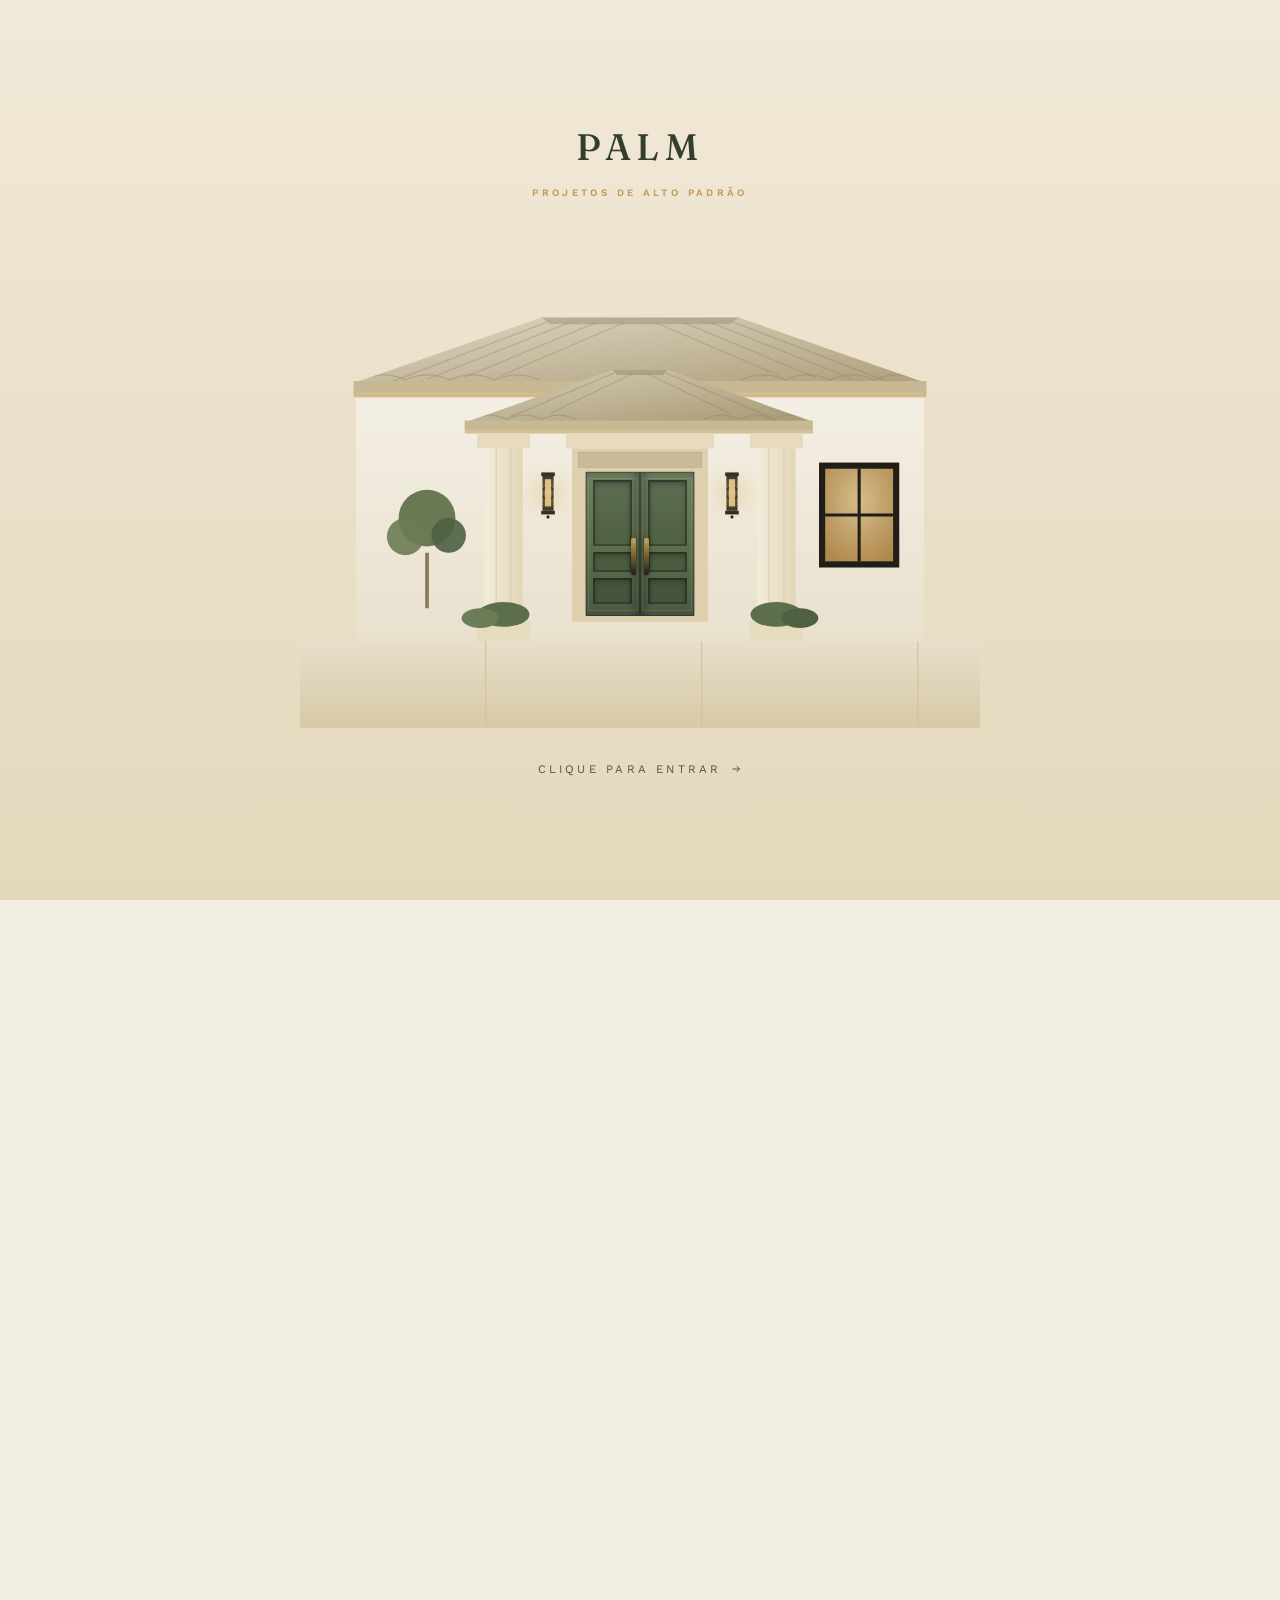
==== index.html @ 5e7a172e "Add files via upload" ====
<!DOCTYPE html>
<html lang="pt-BR">
<head>
<meta charset="UTF-8">
<meta name="viewport" content="width=device-width, initial-scale=1.0">
<title>PALM — Projetos de Alto Padrão</title>
<meta name="description" content="PALM Projetos de Alto Padrão — escritório de arquitetura e projetos.">
<link rel="preconnect" href="https://fonts.googleapis.com">
<link rel="preconnect" href="https://fonts.gstatic.com" crossorigin>
<link href="https://fonts.googleapis.com/css2?family=Fraunces:ital,opsz,wght@0,9..144,300;0,9..144,400;0,9..144,500;0,9..144,600;1,9..144,400;1,9..144,500&family=Work+Sans:wght@300;400;500;600&display=swap" rel="stylesheet">
<link rel="stylesheet" href="css/style.css">
</head>
<body class="locked">

  <!-- =========================================================
       PORTA — TELA INICIAL / ANIMAÇÃO DE ABERTURA
       ========================================================= -->
  <div id="door-hero">
    <div class="brand-mark">PALM<span>Projetos de Alto Padrão</span></div>

    <div class="facade-wrap" id="door-frame">
      <!-- Ilustração da fachada, em tela cheia, com base nos 4 ângulos de referência enviados -->
      <svg viewBox="0 90 1600 810" preserveAspectRatio="xMidYMax slice" xmlns="http://www.w3.org/2000/svg">
        <defs>
          <linearGradient id="ceu" x1="0" y1="0" x2="0" y2="1">
            <stop offset="0" stop-color="#F1E7D2"/>
            <stop offset="1" stop-color="#E6D8B9"/>
          </linearGradient>
          <linearGradient id="telhado" x1="0" y1="0" x2="1" y2="1">
            <stop offset="0" stop-color="#DED6C2"/>
            <stop offset="1" stop-color="#AFA07E"/>
          </linearGradient>
          <linearGradient id="telhadoPorch" x1="0" y1="0" x2="1" y2="1">
            <stop offset="0" stop-color="#D6CDB6"/>
            <stop offset="1" stop-color="#A79974"/>
          </linearGradient>
          <linearGradient id="parede" x1="0" y1="0" x2="0" y2="1">
            <stop offset="0" stop-color="#F4EFE4"/>
            <stop offset="1" stop-color="#E9E1CE"/>
          </linearGradient>
          <radialGradient id="vidro" cx="50%" cy="35%" r="75%">
            <stop offset="0" stop-color="#F6D9A0"/>
            <stop offset="1" stop-color="#C79A55"/>
          </radialGradient>
          <linearGradient id="chao" x1="0" y1="0" x2="0" y2="1">
            <stop offset="0" stop-color="#E7DFCB"/>
            <stop offset="1" stop-color="#D7C9A6"/>
          </linearGradient>
          <linearGradient id="pilar" x1="0" y1="0" x2="1" y2="0">
            <stop offset="0" stop-color="#F2ECDA"/>
            <stop offset="1" stop-color="#E2D6B6"/>
          </linearGradient>
          <clipPath id="clipTelhado">
            <polygon points="340,340 640,235 960,235 1260,340"/>
          </clipPath>
          <clipPath id="clipTelhadoPorch">
            <polygon points="520,404 755,320 845,320 1080,404"/>
          </clipPath>
        </defs>
      
        <!-- ceu (sem retangulo de fundo — o fundo da secao ja tem o gradiente creme, a ilustracao flutua sobre ele) -->
        <ellipse cx="150" cy="90" rx="70" ry="16" fill="#FBF4E4" opacity=".55"/>
        <ellipse cx="1430" cy="70" rx="80" ry="18" fill="#FBF4E4" opacity=".6"/>
      
        <!-- sebes discretas nas laterais -->
        <ellipse cx="55" cy="738" rx="55" ry="22" fill="#5C6E4C" opacity=".8"/>
        <ellipse cx="1545" cy="734" rx="58" ry="24" fill="#4F6142" opacity=".8"/>
      
        <!-- ===== telhado principal (hip roof) ===== -->
        <polygon points="340,340 640,235 960,235 1260,340" fill="url(#telhado)"/>
        <polygon points="640,235 960,235 946,246 654,246" fill="#8C7F62" opacity=".4"/>
        <g clip-path="url(#clipTelhado)">
          <g stroke="#8C7F62" stroke-width="2" opacity=".35">
            <line x1="400" y1="338" x2="648" y2="243"/>
            <line x1="455" y1="335" x2="686" y2="243"/>
            <line x1="515" y1="332" x2="730" y2="243"/>
            <line x1="575" y1="329" x2="775" y2="243"/>
            <line x1="1200" y1="338" x2="952" y2="243"/>
            <line x1="1145" y1="335" x2="914" y2="243"/>
            <line x1="1085" y1="332" x2="870" y2="243"/>
            <line x1="1025" y1="329" x2="825" y2="243"/>
          </g>
          <path d="M348,336 Q384,320 420,336 Q456,320 492,336 Q528,320 564,336 Q600,320 636,336"
                fill="none" stroke="#948763" stroke-width="2" opacity=".45"/>
          <path d="M1252,336 Q1216,320 1180,336 Q1144,320 1108,336 Q1072,320 1036,336 Q1000,320 964,336"
                fill="none" stroke="#948763" stroke-width="2" opacity=".45"/>
        </g>
        <rect x="336" y="338" width="928" height="20" fill="#C7B993"/>
        <rect x="336" y="358" width="928" height="6" fill="var(--dourado)" opacity=".55"/>
      
        <!-- corpo da fachada -->
        <rect x="340" y="366" width="920" height="394" fill="url(#parede)"/>
      
        <!-- ===== telhado do alpendre (sobre a porta, mais baixo, acompanhando os pilares) ===== -->
        <polygon points="520,404 755,320 845,320 1080,404" fill="url(#telhadoPorch)"/>
        <polygon points="755,320 845,320 837,328 763,328" fill="#8C7F62" opacity=".45"/>
        <g clip-path="url(#clipTelhadoPorch)">
          <g stroke="#8C7F62" stroke-width="2" opacity=".35">
            <line x1="590" y1="396" x2="758" y2="325"/>
            <line x1="655" y1="390" x2="790" y2="325"/>
            <line x1="1010" y1="396" x2="842" y2="325"/>
            <line x1="945" y1="390" x2="810" y2="325"/>
          </g>
          <path d="M528,400 Q556,386 584,400 Q612,386 640,400 Q668,386 696,400"
                fill="none" stroke="#948763" stroke-width="2" opacity=".45"/>
          <path d="M1072,400 Q1044,386 1016,400 Q988,386 960,400 Q932,386 904,400"
                fill="none" stroke="#948763" stroke-width="2" opacity=".45"/>
        </g>
        <rect x="516" y="402" width="564" height="16" fill="#C7B993"/>
        <rect x="516" y="418" width="564" height="5" fill="var(--dourado)" opacity=".55"/>
      
        <!-- ===== pilares que ladeiam a porta (mais afastados, com vao livre para as luminarias) ===== -->
        <!-- pilar esquerdo -->
        <rect x="536" y="423" width="86" height="24" fill="#E7DBBE"/>
        <rect x="548" y="447" width="62" height="281" fill="url(#pilar)"/>
        <g stroke="#DCCFAF" stroke-width="2">
          <line x1="567" y1="447" x2="567" y2="728"/>
          <line x1="591" y1="447" x2="591" y2="728"/>
        </g>
        <rect x="536" y="728" width="86" height="32" fill="#E7DBBE"/>
      
        <!-- pilar direito -->
        <rect x="978" y="423" width="86" height="24" fill="#E7DBBE"/>
        <rect x="990" y="447" width="62" height="281" fill="url(#pilar)"/>
        <g stroke="#DCCFAF" stroke-width="2">
          <line x1="1009" y1="447" x2="1009" y2="728"/>
          <line x1="1033" y1="447" x2="1033" y2="728"/>
        </g>
        <rect x="978" y="728" width="86" height="32" fill="#E7DBBE"/>
      
        <!-- janela, na parede a direita do pilar direito -->
        <rect x="1090" y="470" width="130" height="170" fill="#211E17"/>
        <rect x="1100" y="480" width="110" height="150" fill="url(#vidro)" opacity=".85"/>
        <g stroke="#211E17" stroke-width="5">
          <line x1="1155" y1="480" x2="1155" y2="630"/>
          <line x1="1100" y1="555" x2="1210" y2="555"/>
        </g>
      
        <!-- moldura / arquitrave da porta -->
        <rect x="680" y="423" width="240" height="24" rx="2" fill="#E7DBBE"/>
        <rect x="690" y="447" width="220" height="281" fill="#DED0AE"/>

        <!-- bandeira fixa acima das folhas, como na foto real -->
        <rect x="700" y="453" width="200" height="26" fill="#C9BB98" stroke="#00000022" stroke-width="1"/>
        <rect x="700" y="479" width="200" height="6" fill="#DED0AE"/>
      
        <!-- vão da porta (sombra do interior, aparece quando as folhas abrem) -->
        <rect id="vao-porta" x="712" y="485" width="176" height="233" fill="var(--verde-sombra)"/>
      
        <!-- luminarias (arandelas pretas com vidro ambar), na parede ao lado da porta -->
        <g>
          <rect x="640" y="486" width="22" height="6" fill="#1E1C17"/>
          <rect id="lanterna-esq" x="642" y="490" width="18" height="58" rx="1" fill="#1E1C17"/>
          <rect x="646" y="497" width="10" height="44" fill="#EFCB8C" opacity=".9"/>
          <rect x="640" y="548" width="22" height="6" fill="#1E1C17"/>
          <circle cx="651" cy="558" r="2.5" fill="#1E1C17"/>
        </g>
        <g>
          <rect x="938" y="486" width="22" height="6" fill="#1E1C17"/>
          <rect id="lanterna-dir" x="940" y="490" width="18" height="58" rx="1" fill="#1E1C17"/>
          <rect x="944" y="497" width="10" height="44" fill="#EFCB8C" opacity=".9"/>
          <rect x="938" y="548" width="22" height="6" fill="#1E1C17"/>
          <circle cx="949" cy="558" r="2.5" fill="#1E1C17"/>
        </g>
      
        <!-- arvore junto ao canto esquerdo -->
        <rect x="452" y="616" width="6" height="90" fill="#8A7A5C"/>
        <circle cx="455" cy="560" r="46" fill="#5E7049" opacity=".92"/>
        <circle cx="420" cy="590" r="30" fill="#6C7C56" opacity=".9"/>
        <circle cx="490" cy="588" r="28" fill="#4F6142" opacity=".9"/>
      
        <!-- arbustos na base dos pilares -->
        <ellipse cx="579" cy="716" rx="42" ry="20" fill="#5C6E4C"/>
        <ellipse cx="541" cy="722" rx="30" ry="16" fill="#6C7C56"/>
        <ellipse cx="1021" cy="716" rx="42" ry="20" fill="#5C6E4C"/>
        <ellipse cx="1059" cy="722" rx="30" ry="16" fill="#4F6142"/>
      
        <!-- chao / calcada -->
        <rect x="0" y="760" width="1600" height="140" fill="url(#chao)"/>
        <g stroke="#D2C4A0" stroke-width="2">
          <line x1="200" y1="760" x2="200" y2="900"/>
          <line x1="550" y1="760" x2="550" y2="900"/>
          <line x1="900" y1="760" x2="900" y2="900"/>
          <line x1="1250" y1="760" x2="1250" y2="900"/>
        </g>
      </svg>

      <!-- porta ilustrada: overlay HTML posicionado sobre o vão desenhado acima, com painéis
           proporcionais à porta real (painel superior maior + inferior menor, puxadores em barra) -->
      <div class="door-leaf-wrap" id="door-leaf-wrap">
        <div class="door-leaf left">
          <div class="painel p1"></div>
          <div class="painel p2"></div>
          <div class="painel p3"></div>
          <div class="macaneta"></div>
        </div>
        <div class="door-leaf right">
          <div class="painel p1"></div>
          <div class="painel p2"></div>
          <div class="painel p3"></div>
          <div class="macaneta"></div>
        </div>
      </div>
      <div class="sconce-glow l"></div>
      <div class="sconce-glow r"></div>
    </div>

    <button class="door-cta" id="door-cta">
      Clique para entrar
      <svg viewBox="0 0 24 24" fill="none" stroke="currentColor" stroke-width="2"><path d="M5 12h14M13 6l6 6-6 6"/></svg>
    </button>
  </div>

  <!-- =========================================================
       NAVEGAÇÃO
       ========================================================= -->
  <header class="site-nav">
    <div class="nav-inner">
      <a href="#topo" class="logo">PALIM<small>Projetos de Alto Padrão</small></a>
      <nav class="links" id="nav-links">
        <a href="#sobre">Sobre</a>
        <a href="#fundadores">Fundadores</a>
        <a href="#equipe">Equipe</a>
        <a href="#projetos">Projetos</a>
        <a href="#local">Localização</a>
        <a href="#contato">Contato</a>
        <a href="cartao.html" class="nav-cartao">Cartão digital</a>
      </nav>
      <button class="nav-toggle" id="nav-toggle" aria-label="Abrir menu"><span></span></button>
    </div>
  </header>

  <div id="topo"></div>

  <!-- =========================================================
       SOBRE
       ========================================================= -->
  <section id="sobre">
    <div class="container sobre-grid">
      <div class="reveal">
        <p class="eyebrow">Sobre o escritório</p>
        <h2>Projetos pensados<br>com calma e precisão.</h2>
      </div>
      <div class="reveal">
        <span class="field-tag">Campo de texto — Apresentação</span>
        <div class="placeholder-field">
          <b>[ Espaço reservado para a apresentação do escritório ]</b><br><br>
          Escreva aqui um texto contando a história da PALIM, os valores e o que diferencia os projetos —
          recomendamos entre <b>60 e 90 palavras</b>. Este espaço já está formatado e pronto para receber o texto final.
        </div>
      </div>
    </div>
  </section>

  <!-- =========================================================
       FUNDADORES (pai e filha)
       ========================================================= -->
  <section id="fundadores">
    <div class="container fundadores-grid">
      <div class="reveal">
        <img src="assets/fundadores.jpg" alt="Fundadores do escritório PALM">
      </div>
      <div class="reveal">
        <p class="eyebrow">Quem está à frente</p>
        <h2>Uma parceria de família.</h2>
        <div class="fundador-names">
          <div>
            <span class="fundador-nome">[ Nome do fundador ]</span>
            <span class="fundador-cargo">[ Cargo — ex. Diretor / Sócio-fundador ]</span>
          </div>
          <div>
            <span class="fundador-nome">[ Nome da fundadora ]</span>
            <span class="fundador-cargo">[ Cargo — ex. Diretora / Sócia-fundadora ]</span>
          </div>
        </div>
        <span class="field-tag">Campo de texto — Biografia</span>
        <div class="placeholder-field">
          <b>[ Espaço reservado para a biografia de pai e filha ]</b><br><br>
          Conte brevemente a trajetória de cada um, a relação entre eles e a visão que guia os projetos da PALM —
          sugerimos até <b>40 palavras</b> por pessoa.
        </div>
      </div>
    </div>
  </section>

  <!-- =========================================================
       EQUIPE
       ========================================================= -->
  <section id="equipe">
    <div class="container">
      <div class="reveal" style="max-width:640px; margin-bottom:2.6rem;">
        <p class="eyebrow">Nossa equipe</p>
        <h2>As pessoas por trás<br>de cada projeto.</h2>
      </div>
      <div class="reveal equipe-photo">
        <img src="assets/equipe.jpg" alt="Equipe do escritório PALM">
      </div>
      <div class="equipe-grid reveal">
        <div class="equipe-card">
          <span class="field-tag">Funcionária 1</span>
          <span class="nome-placeholder">[ Nome completo ]</span>
          <div class="placeholder-field">[ Cargo ] — breve descrição, até <b>15 palavras</b>.</div>
        </div>
        <div class="equipe-card">
          <span class="field-tag">Funcionária 2</span>
          <span class="nome-placeholder">[ Nome completo ]</span>
          <div class="placeholder-field">[ Cargo ] — breve descrição, até <b>15 palavras</b>.</div>
        </div>
        <div class="equipe-card">
          <span class="field-tag">Fundador</span>
          <span class="nome-placeholder">[ Nome completo ]</span>
          <div class="placeholder-field">[ Cargo ] — breve descrição, até <b>15 palavras</b>.</div>
        </div>
        <div class="equipe-card">
          <span class="field-tag">Funcionária 3</span>
          <span class="nome-placeholder">[ Nome completo ]</span>
          <div class="placeholder-field">[ Cargo ] — breve descrição, até <b>15 palavras</b>.</div>
        </div>
      </div>
    </div>
  </section>

  <!-- =========================================================
       PROJETOS
       -----------------------------------------------------------
       COMO ADICIONAR UM PROJETO NOVO:
       1) Recorte a foto do projeto em proporção 4:3 (paisagem),
          tamanho recomendado 1200x900px (mínimo 800x600px),
          formato .jpg otimizado para web (até ~300kb).
       2) Salve o arquivo em: assets/projetos/nome-do-projeto.jpg
       3) Duplique um bloco ".projeto-card" abaixo, troque o
          placeholder pela tag <img> comentada dentro de cada card
          (o comentário já traz o markup pronto) e preencha o
          nome/local/categoria do projeto.
       4) Para a foto de capa que abre a galeria (se houver),
          use proporção 16:9, mínimo 1600x900px.
       ========================================================= -->
  <section id="projetos">
    <div class="container">
      <div class="reveal" style="max-width:640px; margin-bottom:2.6rem;">
        <p class="eyebrow">Portfólio</p>
        <h2>Projetos que já<br>ganharam forma.</h2>
      </div>

      <div class="projetos-grid reveal">

        <!-- ---- Projeto 1 ---------------------------------------
             Quando tiver a foto, troque o <div class="projeto-placeholder">…</div>
             por:
             <img src="assets/projetos/projeto-01.jpg" alt="[ Nome do projeto ] — [ cidade/bairro ]">
             Recorte 4:3 · 1200x900px
        ----------------------------------------------------------- -->
        <button type="button" class="projeto-card" data-projeto="0">
          <div class="projeto-img">
            <img src="assets/projetos/projeto-01-1.jpg" alt="[ Nome do projeto ] — [ cidade/bairro ]">
          </div>
          <div class="projeto-info">
            <span class="field-tag">Projeto 01</span>
            <span class="projeto-nome">[ Nome do projeto ]</span>
            <span class="projeto-meta">[ Categoria — ex. Residencial ] · [ Cidade ]</span>
          </div>
        </button>

        <!-- ---- Projeto 2 --------------------------------------- -->
        <button type="button" class="projeto-card" data-projeto="1">
          <div class="projeto-img">
            <img src="assets/projetos/projeto-02-1.jpg" alt="[ Nome do projeto ] — [ cidade/bairro ]">
          </div>
          <div class="projeto-info">
            <span class="field-tag">Projeto 02</span>
            <span class="projeto-nome">[ Nome do projeto ]</span>
            <span class="projeto-meta">[ Categoria — ex. Comercial ] · [ Cidade ]</span>
          </div>
        </button>

        <!-- ---- Projeto 3 --------------------------------------- -->
        <button type="button" class="projeto-card" data-projeto="2">
          <div class="projeto-img">
            <img src="assets/projetos/projeto-03-1.jpg" alt="[ Nome do projeto ] — [ cidade/bairro ]">
          </div>
          <div class="projeto-info">
            <span class="field-tag">Projeto 03</span>
            <span class="projeto-nome">[ Nome do projeto ]</span>
            <span class="projeto-meta">[ Categoria — ex. Interiores ] · [ Cidade ]</span>
          </div>
        </button>

        <!-- ---- Projeto 4 --------------------------------------- -->
        <a class="projeto-card" href="#contato">
          <div class="projeto-img">
            <div class="projeto-placeholder">
              <svg viewBox="0 0 24 24" fill="none" stroke="currentColor" stroke-width="1.4"><rect x="3" y="4" width="18" height="16" rx="1.5"/><circle cx="9" cy="10" r="2"/><path d="m3 17 5-5 4 4 3-3 6 6"/></svg>
              <span>Foto do projeto 4<br><small>recorte 4:3 · 1200×900px</small></span>
            </div>
          </div>
          <div class="projeto-info">
            <span class="field-tag">Projeto 04</span>
            <span class="projeto-nome">[ Nome do projeto ]</span>
            <span class="projeto-meta">[ Categoria ] · [ Cidade ]</span>
          </div>
        </a>

        <!-- ---- Projeto 5 --------------------------------------- -->
        <a class="projeto-card" href="#contato">
          <div class="projeto-img">
            <div class="projeto-placeholder">
              <svg viewBox="0 0 24 24" fill="none" stroke="currentColor" stroke-width="1.4"><rect x="3" y="4" width="18" height="16" rx="1.5"/><circle cx="9" cy="10" r="2"/><path d="m3 17 5-5 4 4 3-3 6 6"/></svg>
              <span>Foto do projeto 5<br><small>recorte 4:3 · 1200×900px</small></span>
            </div>
          </div>
          <div class="projeto-info">
            <span class="field-tag">Projeto 05</span>
            <span class="projeto-nome">[ Nome do projeto ]</span>
            <span class="projeto-meta">[ Categoria ] · [ Cidade ]</span>
          </div>
        </a>

        <!-- ---- Projeto 6 --------------------------------------- -->
        <a class="projeto-card" href="#contato">
          <div class="projeto-img">
            <div class="projeto-placeholder">
              <svg viewBox="0 0 24 24" fill="none" stroke="currentColor" stroke-width="1.4"><rect x="3" y="4" width="18" height="16" rx="1.5"/><circle cx="9" cy="10" r="2"/><path d="m3 17 5-5 4 4 3-3 6 6"/></svg>
              <span>Foto do projeto 6<br><small>recorte 4:3 · 1200×900px</small></span>
            </div>
          </div>
          <div class="projeto-info">
            <span class="field-tag">Projeto 06</span>
            <span class="projeto-nome">[ Nome do projeto ]</span>
            <span class="projeto-meta">[ Categoria ] · [ Cidade ]</span>
          </div>
        </a>

        <!-- Para adicionar mais projetos, copie um bloco <a class="projeto-card">…</a>
             inteiro e cole aqui dentro do mesmo .projetos-grid. -->

      </div>
    </div>

    <!-- =========================================================
         LIGHTBOX DO PORTFÓLIO (estilo Instagram)
         Cada projeto tem um array de fotos em PROJETOS_FOTOS (js/script.js).
         Clicar num card abre aqui; as setinhas trocam de foto dentro
         do mesmo projeto; "1/3" mostra a posição na galeria.
         ========================================================= -->
    <div class="lightbox" id="lightbox" aria-hidden="true" role="dialog" aria-modal="true" aria-label="Galeria do projeto">
      <div class="lightbox-backdrop" id="lightbox-backdrop"></div>
      <div class="lightbox-shell">
        <button type="button" class="lightbox-close" id="lightbox-close" aria-label="Fechar">
          <svg viewBox="0 0 24 24" fill="none" stroke="currentColor" stroke-width="1.8"><path d="M18 6 6 18M6 6l12 12"/></svg>
        </button>

        <button type="button" class="lightbox-arrow prev" id="lightbox-prev" aria-label="Foto anterior">
          <svg viewBox="0 0 24 24" fill="none" stroke="currentColor" stroke-width="2"><path d="m15 18-6-6 6-6"/></svg>
        </button>

        <div class="lightbox-frame">
          <img id="lightbox-img" src="" alt="">
          <div class="lightbox-dots" id="lightbox-dots"></div>
        </div>

        <button type="button" class="lightbox-arrow next" id="lightbox-next" aria-label="Próxima foto">
          <svg viewBox="0 0 24 24" fill="none" stroke="currentColor" stroke-width="2"><path d="m9 18 6-6-6-6"/></svg>
        </button>

        <div class="lightbox-caption">
          <span class="lightbox-nome" id="lightbox-nome"></span>
          <span class="lightbox-meta" id="lightbox-meta"></span>
          <span class="lightbox-count" id="lightbox-count"></span>
        </div>
      </div>
    </div>
  </section>

  <!-- =========================================================
       LOCALIZAÇÃO
       ========================================================= -->
  <section id="local">
    <div class="container">
      <div class="reveal" style="max-width:640px; margin-bottom:2.6rem;">
        <p class="eyebrow">Onde estamos</p>
        <h2>Venha nos visitar.</h2>
      </div>
      <div class="local-grid reveal">
        <div class="local-card">
          <p class="endereco">R. José Fabri<br>Vila Fabri, Colina – SP<br>CEP 14772-052</p>
          <div class="local-item">
            <svg viewBox="0 0 24 24" fill="none" stroke="currentColor" stroke-width="1.8"><circle cx="12" cy="12" r="10"/><path d="M12 6v6l4 2"/></svg>
            <span>[ Horário de atendimento — ex. Segunda a sexta, 9h às 18h ]</span>
          </div>
          <div class="local-item">
            <svg viewBox="0 0 24 24" fill="none" stroke="currentColor" stroke-width="1.8"><path d="M22 16.92v3a2 2 0 0 1-2.18 2 19.79 19.79 0 0 1-8.63-3.07 19.5 19.5 0 0 1-6-6 19.79 19.79 0 0 1-3.07-8.67A2 2 0 0 1 4.11 2h3a2 2 0 0 1 2 1.72c.13.96.36 1.9.7 2.81a2 2 0 0 1-.45 2.11L8.09 9.91a16 16 0 0 0 6 6l1.27-1.27a2 2 0 0 1 2.11-.45c.9.34 1.85.57 2.81.7A2 2 0 0 1 22 16.92z"/></svg>
            <span>[ Telefone / WhatsApp ]</span>
          </div>
          <div class="local-item">
            <svg viewBox="0 0 24 24" fill="none" stroke="currentColor" stroke-width="1.8"><path d="M4 4h16v16H4z" opacity="0"/><path d="M22 6 12 13 2 6"/><path d="M2 6h20v12H2z"/></svg>
            <span>[ contato@palim.com.br ]</span>
          </div>
        </div>
        <div class="map-wrap">
          <iframe src="https://www.google.com/maps?q=R.+Jos%C3%A9+Fabri,+Vila+Fabri,+Colina+-+SP,+14772-052&output=embed" loading="lazy" referrerpolicy="no-referrer-when-downgrade" title="Mapa da localização PALM"></iframe>
        </div>
      </div>
    </div>
  </section>

  <!-- =========================================================
       CONTATO
       ========================================================= -->
  <section id="contato">
    <div class="container contato-grid">
      <div class="reveal">
        <p class="eyebrow">Fale conosco</p>
        <h2>Vamos conversar<br>sobre o seu projeto.</h2>
      </div>
      <form class="contato-form reveal" id="form-contato">
        <div class="campo">
          <label for="nome">Nome</label>
          <input type="text" id="nome" name="nome" placeholder="Seu nome completo" required>
        </div>
        <div class="campo">
          <label for="email">E-mail</label>
          <input type="email" id="email" name="email" placeholder="seuemail@exemplo.com" required>
        </div>
        <div class="campo">
          <label for="telefone">Telefone</label>
          <input type="tel" id="telefone" name="telefone" placeholder="(17) 99999-9999">
        </div>
        <div class="campo">
          <label for="mensagem">Mensagem</label>
          <textarea id="mensagem" name="mensagem" rows="4" placeholder="Conte um pouco sobre o que procura (até 50 palavras)"></textarea>
          <span class="hint">Espaço reservado — até 50 palavras.</span>
        </div>
        <button type="submit" class="btn-enviar">Enviar mensagem</button>
        <p class="form-msg" id="form-msg"></p>
      </form>
    </div>
  </section>

  <footer>
    <div class="container footer-inner">
      <a href="#topo" class="logo">PALM</a>
      <span>R. José Fabri, Vila Fabri, Colina – SP, 14772-052</span>
      <a href="cartao.html" class="footer-cartao">Cartão de visita digital →</a>
      <span>&copy; <span id="ano"></span> PALIM Projetos de Alto Padrão</span>
    </div>
  </footer>

<script src="js/script.js"></script>
</body>
</html>
---- css/style.css ----
/* ==================================================================
   PALM — Projetos de Alto Padrão
   Folha de estilos principal da landing page (index.html)
   O cartão de visita digital (cartao.html) usa css/cartao.css,
   que reaproveita os mesmos tokens de cor definidos aqui em :root.
   ================================================================== */

  /* ===========================================================
     TOKENS — paleta extraída da fachada e da porta do escritório
     =========================================================== */
  :root{
    --verde-porta: #4B5A42;      /* verde da porta, cor de assinatura */
    --verde-escuro: #333F2C;     /* verde profundo, texto sobre claro */
    --verde-sombra: #232B1E;     /* sombra / painel noturno */
    --creme: #F4EFE4;            /* parede / fundo principal */
    --areia: #E4D9C3;            /* pedra clara, blocos secundários */
    --dourado: #C29A56;          /* latão das luminárias, detalhes */
    --dourado-suave: #E4C98C;    /* brilho quente da luz */
    --texto: #2B2A22;
    --texto-suave: #6b6a5c;
    --branco: #FEFCF6;
    --linha: rgba(43,42,34,0.14);

    --serif: 'Fraunces', Georgia, serif;
    --sans: 'Work Sans', -apple-system, BlinkMacSystemFont, sans-serif;

    --easing: cubic-bezier(.6,.05,.28,1);
  }

  *{ box-sizing:border-box; }
  html{ scroll-behavior:smooth; overflow-x:hidden; overflow-x:clip; }
  body{
    margin:0;
    background:var(--creme);
    color:var(--texto);
    font-family:var(--sans);
    font-weight:400;
    line-height:1.6;
    -webkit-font-smoothing:antialiased;
    overflow-x:hidden;
  }
  body.locked{ overflow:hidden; height:100vh; }

  h1,h2,h3,h4{ font-family:var(--serif); font-weight:500; margin:0; color:var(--verde-escuro); }
  p{ margin:0; }
  a{ color:inherit; text-decoration:none; }
  img{ max-width:100%; display:block; }
  .eyebrow{
    font-family:var(--sans); text-transform:uppercase; letter-spacing:.18em;
    font-size:.72rem; color:var(--dourado); font-weight:600; margin-bottom:.9rem;
  }
  .container{ max-width:1120px; margin:0 auto; padding:0 6vw; }
  section{ padding:clamp(64px,10vw,128px) 0; position:relative; }

  /* reveal on scroll */
  .reveal{ opacity:0; transform:translateY(24px); transition:opacity .9s var(--easing), transform .9s var(--easing); }
  .reveal.in{ opacity:1; transform:none; }
  @media (prefers-reduced-motion: reduce){
    .reveal{ opacity:1; transform:none; transition:none; }
  }

  /* ===========================================================
     HERO — FACHADA ILUSTRADA DO ESCRITÓRIO (tamanho contido + porta que abre)
     =========================================================== */
  #door-hero{
    position:fixed; inset:0; z-index:1000;
    display:flex; flex-direction:column; align-items:center; justify-content:center;
    gap:1.7rem;
    background:linear-gradient(180deg, #F1E9D8, #E4D8BC);
    transition:opacity 1.1s var(--easing), visibility 1.1s var(--easing);
    padding:4vh 4vw;
  }
  #door-hero.hidden{ opacity:0; visibility:hidden; pointer-events:none; }

  .brand-mark{
    font-family:var(--serif); font-weight:500; letter-spacing:.16em;
    font-size:clamp(1.4rem, 3.4vw, 2.3rem); color:var(--verde-escuro);
    text-align:center; pointer-events:none; z-index:2;
  }
  .brand-mark span{ display:block; font-family:var(--sans); font-size:.62rem; letter-spacing:.34em;
    text-transform:uppercase; color:var(--dourado); margin-top:.5rem; font-weight:600; }

  /* --- ilustração da fachada (SVG), tamanho contido, como no arquivo de referência --- */
  .facade-wrap{
    position:relative; width:min(680px, 92vw); height:min(500px, 62vh);
  }
  .facade-wrap svg{ width:100%; height:100%; display:block; }
  /* em telas estreitas, a caixa passa a ter a MESMA proporção do desenho (1600x810),
     então nada precisa ser cortado nas laterais — o JS troca o modo do SVG
     de "slice" (zoom, corta) para "meet" (encaixa tudo) nesse breakpoint */
  @media (max-width:640px){
    .facade-wrap{ width:94vw; height:auto; aspect-ratio:1600 / 810; }
  }

  /* --- porta ilustrada (overlay HTML sobre o vão desenhado no SVG) --- */
  .door-leaf-wrap{
    position:absolute;
    perspective:1300px; z-index:1; cursor:pointer;
    visibility:hidden;
  }
  .door-leaf-wrap.ready{ visibility:visible; }
  .door-leaf{
    position:absolute; top:0; height:100%; width:50%;
    transition:transform 1.05s var(--easing), filter 1.05s var(--easing);
    transform-style:preserve-3d;
    background:linear-gradient(180deg, #6E8060 0%, #5B6E4C 55%, #4B5A42 100%);
  }
  .door-leaf.left{ left:0; transform-origin:left center; border-radius:2px 0 0 1px;
    box-shadow:inset -5px 0 9px rgba(0,0,0,.28), inset 0 0 0 1px rgba(0,0,0,.22); }
  .door-leaf.right{ left:50%; transform-origin:right center; border-radius:0 2px 1px 0;
    box-shadow:inset 5px 0 9px rgba(0,0,0,.28), inset 0 0 0 1px rgba(0,0,0,.22); }
  /* moldura fina em torno de cada folha, como na porta real */
  .door-leaf::before{
    content:''; position:absolute; inset:4%; border:1px solid rgba(255,255,255,.1); border-radius:1px;
  }
  /* painel único e grande por folha, com moldura bem marcada, como na foto real */
  .door-leaf .painel{
    position:absolute; left:14%; right:14%; border-radius:1px;
    background:rgba(0,0,0,.13);
    box-shadow:inset 0 0 0 2px rgba(0,0,0,.28), inset 0 3px 7px rgba(0,0,0,.35), inset 0 -2px 4px rgba(255,255,255,.06);
  }
  .door-leaf .painel.p1{ top:6%; height:46%; }
  .door-leaf .painel.p2{ top:56%; height:14%; }
  .door-leaf .painel.p3{ top:74%; height:18%; }
  .door-leaf .macaneta{
    position:absolute; top:46%; width:9%; height:26%; min-width:2px; max-width:7px; border-radius:2px;
    background:linear-gradient(180deg, #C9A15C 0%, #7a6533 45%, #241f16 100%);
    box-shadow:0 0 4px rgba(0,0,0,.4);
  }
  .door-leaf.left .macaneta{ right:8%; }
  .door-leaf.right .macaneta{ left:8%; }

  #door-hero.opening .door-leaf.left{ transform:rotateY(-100deg); filter:brightness(.55); }
  #door-hero.opening .door-leaf.right{ transform:rotateY(100deg); filter:brightness(.55); }

  .sconce-glow{
    position:absolute; width:14px; height:14px; border-radius:50%;
    transform:translate(-50%,-50%);
    background:radial-gradient(circle, var(--dourado-suave), transparent 70%);
    box-shadow:0 0 16px 9px rgba(228,201,140,.45);
    animation:flicker 4s ease-in-out infinite; pointer-events:none; z-index:1;
    visibility:hidden;
  }
  .sconce-glow.ready{ visibility:visible; }
  @keyframes flicker{ 0%,100%{opacity:1;} 45%{opacity:.82;} 50%{opacity:1;} 78%{opacity:.88;} }

  .door-cta{
    display:flex; align-items:center; gap:.55rem; z-index:2;
    font-family:var(--sans); font-size:.72rem; letter-spacing:.28em;
    text-transform:uppercase; color:var(--verde-escuro);
    cursor:pointer; background:none; border:none; padding:.4rem;
    opacity:.85; transition:opacity .3s, letter-spacing .3s;
  }
  .door-cta:hover{ opacity:1; letter-spacing:.34em; }
  .door-cta svg{ width:12px; height:12px; }

  /* ===========================================================
     NAV
     =========================================================== */
  header.site-nav{
    position:sticky; top:0; z-index:200;
    background:rgba(244,239,228,.86); backdrop-filter:blur(10px);
    border-bottom:1px solid var(--linha);
  }
  .nav-inner{
    max-width:1120px; margin:0 auto; padding:1.1rem 6vw;
    display:flex; align-items:center; justify-content:space-between;
  }
  .logo{ font-family:var(--serif); font-size:1.25rem; letter-spacing:.08em; color:var(--verde-escuro); }
  .logo small{ display:block; font-family:var(--sans); font-size:.55rem; letter-spacing:.24em; color:var(--texto-suave); font-weight:500; margin-top:.15rem; }
  nav.links{ display:flex; gap:2rem; font-size:.85rem; }
  nav.links a{ position:relative; color:var(--texto); }
  nav.links a::after{
    content:''; position:absolute; left:0; bottom:-5px; width:0; height:1px; background:var(--dourado);
    transition:width .3s var(--easing);
  }
  nav.links a:hover::after{ width:100%; }
  /* link de destaque para o cartão de visita digital — pílula com contorno dourado */
  nav.links a.nav-cartao{
    border:1px solid var(--dourado); border-radius:100px; padding:.45rem 1rem;
    color:var(--verde-porta); font-weight:600;
  }
  nav.links a.nav-cartao::after{ display:none; }
  nav.links a.nav-cartao:hover{ background:var(--dourado); color:var(--branco); }
  .nav-toggle{ display:none; background:none; border:none; cursor:pointer; }
  .nav-toggle span, .nav-toggle span::before, .nav-toggle span::after{
    content:''; display:block; width:22px; height:2px; background:var(--verde-escuro); position:relative; transition:.3s;
  }
  .nav-toggle span::before{ position:absolute; top:-7px; }
  .nav-toggle span::after{ position:absolute; top:7px; }

  @media (max-width:820px){
    nav.links{
      position:fixed; inset:64px 0 0 0; background:var(--creme); flex-direction:column;
      padding:2.5rem 8vw; gap:1.6rem; font-size:1.1rem; transform:translateX(100%);
      transition:transform .4s var(--easing); z-index:190;
    }
    nav.links.open{ transform:translateX(0); }
    .nav-toggle{ display:block; }
  }

  /* ===========================================================
     SOBRE
     =========================================================== */
  .sobre-grid{ display:grid; grid-template-columns:.9fr 1.1fr; gap:clamp(2rem,6vw,5rem); align-items:start; }
  @media (max-width:820px){ .sobre-grid{ grid-template-columns:1fr; } }
  .sobre-grid h2{ font-size:clamp(1.9rem,3.6vw,2.7rem); line-height:1.15; }
  .placeholder-field{
    border:1px dashed rgba(43,42,34,.32); border-radius:10px;
    padding:1.4rem 1.6rem; background:rgba(254,252,246,.5);
    font-style:italic; color:var(--texto-suave); font-size:.98rem; line-height:1.75;
  }
  .placeholder-field b{ color:var(--verde-porta); font-style:normal; font-weight:600; }
  .field-tag{
    display:inline-block; font-family:var(--sans); font-style:normal; font-size:.68rem;
    letter-spacing:.1em; text-transform:uppercase; color:var(--dourado); border:1px solid var(--dourado);
    border-radius:100px; padding:.2rem .7rem; margin-bottom:.9rem;
  }

  /* ===========================================================
     FUNDADORES (pai e filha)
     =========================================================== */
  #fundadores{ background:var(--verde-escuro); color:var(--branco); }
  #fundadores h2, #fundadores .eyebrow{ color:var(--branco); }
  #fundadores .eyebrow{ color:var(--dourado-suave); }
  .fundadores-grid{ display:grid; grid-template-columns:.85fr 1.15fr; gap:clamp(2rem,6vw,5rem); align-items:center; }
  @media (max-width:820px){ .fundadores-grid{ grid-template-columns:1fr; } }
  .fundadores-grid img{ border-radius:14px; box-shadow:0 30px 60px rgba(0,0,0,.35); }
  #fundadores .placeholder-field{
    border-color:rgba(254,252,246,.3); background:rgba(254,252,246,.06); color:rgba(254,252,246,.75);
  }
  #fundadores .placeholder-field b{ color:var(--dourado-suave); }
  .fundador-names{ display:flex; gap:2.4rem; margin:1.6rem 0 1.8rem; flex-wrap:wrap; }
  .fundador-names div span{ display:block; }
  .fundador-nome{ font-family:var(--serif); font-size:1.15rem; }
  .fundador-cargo{ font-size:.78rem; letter-spacing:.05em; color:var(--dourado-suave); margin-top:.2rem; }

  /* ===========================================================
     EQUIPE
     =========================================================== */
  .equipe-photo{ border-radius:14px; overflow:hidden; margin-bottom:2.6rem; box-shadow:0 25px 55px rgba(43,42,34,.15); }
  .equipe-grid{ display:grid; grid-template-columns:repeat(4,1fr); gap:1.2rem; }
  @media (max-width:900px){ .equipe-grid{ grid-template-columns:repeat(2,1fr); } }
  @media (max-width:500px){ .equipe-grid{ grid-template-columns:1fr; } }
  .equipe-card{
    background:var(--branco); border:1px solid var(--linha); border-radius:12px; padding:1.4rem 1.2rem;
  }
  .equipe-card .field-tag{ margin-bottom:.7rem; }
  .equipe-card .placeholder-field{ border:none; padding:0; background:none; font-size:.88rem; }
  .equipe-card .nome-placeholder{
    font-family:var(--serif); font-style:normal; color:var(--verde-escuro); font-size:1.05rem; margin-bottom:.25rem; display:block;
  }

  /* ===========================================================
     LOCALIZAÇÃO
     =========================================================== */
  #local{ background:var(--areia); }
  .local-grid{ display:grid; grid-template-columns:1fr 1fr; gap:clamp(2rem,5vw,3.5rem); align-items:stretch; }
  @media (max-width:820px){ .local-grid{ grid-template-columns:1fr; } }
  .local-card{
    background:var(--branco); border-radius:14px; padding:clamp(1.8rem,3vw,2.6rem);
    display:flex; flex-direction:column; justify-content:center; gap:1.1rem;
    box-shadow:0 20px 45px rgba(43,42,34,.08);
  }
  .local-card .endereco{ font-family:var(--serif); font-size:1.3rem; color:var(--verde-escuro); line-height:1.5; }
  .local-item{ display:flex; gap:.9rem; align-items:flex-start; font-size:.92rem; }
  .local-item svg{ width:18px; height:18px; flex-shrink:0; margin-top:.15rem; color:var(--verde-porta); }
  .map-wrap{ border-radius:14px; overflow:hidden; min-height:320px; box-shadow:0 20px 45px rgba(43,42,34,.08); }
  .map-wrap iframe{ width:100%; height:100%; min-height:320px; border:0; filter:grayscale(.15) sepia(.08); }

  /* ===========================================================
     CONTATO
     =========================================================== */
  .contato-grid{ display:grid; grid-template-columns:.8fr 1.2fr; gap:clamp(2rem,6vw,4rem); }
  @media (max-width:820px){ .contato-grid{ grid-template-columns:1fr; } }
  form.contato-form{ display:flex; flex-direction:column; gap:1.3rem; }
  .campo{ display:flex; flex-direction:column; gap:.5rem; }
  .campo label{ font-size:.78rem; letter-spacing:.06em; text-transform:uppercase; color:var(--texto-suave); font-weight:600; }
  .campo input, .campo textarea{
    font-family:var(--sans); font-size:1rem; padding:.9rem 1rem; border-radius:8px;
    border:1px solid rgba(43,42,34,.22); background:var(--branco); color:var(--texto);
    transition:border-color .25s; resize:vertical;
  }
  .campo input:focus, .campo textarea:focus{ outline:none; border-color:var(--verde-porta); }
  .campo .hint{ font-size:.76rem; color:var(--texto-suave); font-style:italic; }
  .btn-enviar{
    align-self:flex-start; background:var(--verde-porta); color:var(--branco); border:none;
    padding:.95rem 2.2rem; border-radius:100px; font-size:.92rem; letter-spacing:.03em; cursor:pointer;
    transition:background .3s var(--easing), transform .3s var(--easing);
  }
  .btn-enviar:hover{ background:var(--verde-escuro); transform:translateY(-2px); }
  .form-msg{ font-size:.85rem; color:var(--verde-porta); min-height:1.2em; }

  /* ===========================================================
     PROJETOS — grade de portfólio (cards preparados para receber
     as fotos dos próximos projetos; ver comentários no index.html)
     =========================================================== */
  .projetos-grid{
    display:grid; grid-template-columns:repeat(3,1fr); gap:1.6rem;
  }
  @media (max-width:900px){ .projetos-grid{ grid-template-columns:repeat(2,1fr); } }
  @media (max-width:560px){ .projetos-grid{ grid-template-columns:1fr; } }

  .projeto-card{
    display:block; width:100%; background:var(--branco); border-radius:14px; overflow:hidden;
    border:1px solid var(--linha); box-shadow:0 18px 40px rgba(43,42,34,.07);
    transition:transform .4s var(--easing), box-shadow .4s var(--easing);
    font:inherit; text-align:left; padding:0; cursor:pointer; -webkit-tap-highlight-color:transparent;
  }
  .projeto-card:hover{ transform:translateY(-6px); box-shadow:0 26px 55px rgba(43,42,34,.14); }
  .projeto-card:focus-visible{ outline:2px solid var(--dourado); outline-offset:3px; }

  /* proporção 4:3 reservada para a foto — troque .projeto-placeholder por <img> (ver comentário no HTML) */
  .projeto-img{ position:relative; width:100%; aspect-ratio:4/3; background:var(--areia); overflow:hidden; }
  .projeto-img img{ width:100%; height:100%; object-fit:cover; display:block; }

  .projeto-placeholder{
    position:absolute; inset:0; display:flex; flex-direction:column; align-items:center; justify-content:center;
    gap:.7rem; text-align:center; color:var(--texto-suave); font-size:.8rem; line-height:1.5;
    border:1px dashed rgba(43,42,34,.25); margin:10px; border-radius:8px; padding:1rem;
  }
  .projeto-placeholder svg{ width:34px; height:34px; opacity:.5; }
  .projeto-placeholder small{ opacity:.75; font-style:italic; }

  .projeto-info{ padding:1.3rem 1.4rem 1.5rem; display:flex; flex-direction:column; gap:.3rem; }
  .projeto-info .field-tag{ margin-bottom:.2rem; }
  .projeto-nome{ font-family:var(--serif); font-size:1.15rem; color:var(--verde-escuro); }
  .projeto-meta{ font-size:.82rem; color:var(--texto-suave); }

  /* ===========================================================
     FOOTER
     =========================================================== */
  footer{ background:var(--verde-escuro); color:rgba(254,252,246,.65); padding:2.6rem 0; font-size:.82rem; }
  .footer-inner{ display:flex; justify-content:space-between; align-items:center; flex-wrap:wrap; gap:1rem; }
  footer .logo{ color:var(--branco); }
  footer .footer-cartao{ color:var(--dourado-suave); font-weight:600; transition:opacity .3s; }
  footer .footer-cartao:hover{ opacity:.75; }

  /* ===========================================================
     RESPONSIVIDADE ADICIONAL — telas muito pequenas e tablets
     =========================================================== */

  /* tablets — folgas um pouco menores para não espremer o conteúdo */
  @media (max-width:900px){
    .container{ padding:0 5vw; }
    .fundadores-grid img{ max-width:420px; margin:0 auto; }
  }

  /* celulares pequenos (≤ 380px) — reforça toques e evita quebras de texto ruins */
  @media (max-width:380px){
    .brand-mark{ font-size:1.15rem; }
    .door-cta{ font-size:.66rem; letter-spacing:.22em; }
    section{ padding:56px 0; }
    .logo{ font-size:1.05rem; }
    .btn-enviar{ width:100%; text-align:center; }
    .footer-inner{ flex-direction:column; align-items:flex-start; gap:.6rem; }
  }

  /* telas grandes — evita que a página fique "esticada" demais em monitores largos */
  @media (min-width:1440px){
    .container{ max-width:1240px; }
  }

  /* melhora a área de toque de links/botões em dispositivos touch */
  @media (hover:none){
    nav.links a, .btn-enviar, .door-cta{ padding-top:.6rem; padding-bottom:.6rem; }
  }

  /* ===========================================================
     LIGHTBOX DO PORTFÓLIO — sobreposição estilo Instagram
     abre a foto do projeto em destaque, com setas para navegar
     entre as fotos daquele mesmo projeto
     =========================================================== */
  .lightbox{
    position:fixed; inset:0; z-index:200;
    display:flex; align-items:center; justify-content:center;
    visibility:hidden; opacity:0;
    transition:opacity .35s var(--easing), visibility .35s var(--easing);
  }
  .lightbox.open{ visibility:visible; opacity:1; }

  .lightbox-backdrop{
    position:absolute; inset:0; background:rgba(20,19,14,.92);
    -webkit-backdrop-filter:blur(6px); backdrop-filter:blur(6px);
  }

  .lightbox-shell{
    position:relative; z-index:2; width:100%; height:100%;
    display:flex; align-items:center; justify-content:center;
    padding:70px 28px 110px;
  }

  .lightbox-frame{
    position:relative; max-width:min(880px, 84vw); max-height:78vh;
    display:flex; align-items:center; justify-content:center;
    transform:scale(.96); opacity:0; transition:transform .4s var(--easing), opacity .4s var(--easing);
  }
  .lightbox.open .lightbox-frame{ transform:scale(1); opacity:1; }

  .lightbox-frame img{
    max-width:100%; max-height:78vh; display:block; object-fit:contain;
    border-radius:10px; box-shadow:0 30px 80px rgba(0,0,0,.5);
    background:var(--verde-sombra);
  }

  .lightbox-dots{
    position:absolute; top:-34px; left:50%; transform:translateX(-50%);
    display:flex; gap:6px;
  }
  .lightbox-dots span{
    width:6px; height:6px; border-radius:50%; background:rgba(255,255,255,.35);
    transition:background .25s var(--easing), transform .25s var(--easing);
  }
  .lightbox-dots span.active{ background:var(--dourado-suave); transform:scale(1.25); }

  .lightbox-close{
    position:absolute; top:22px; right:26px; z-index:3;
    width:42px; height:42px; border-radius:50%; border:1px solid rgba(255,255,255,.25);
    background:rgba(255,255,255,.06); color:var(--branco);
    display:flex; align-items:center; justify-content:center; cursor:pointer;
    transition:background .25s var(--easing), transform .25s var(--easing);
  }
  .lightbox-close:hover{ background:rgba(255,255,255,.16); transform:rotate(90deg); }
  .lightbox-close svg{ width:18px; height:18px; }

  .lightbox-arrow{
    position:absolute; top:50%; z-index:3; transform:translateY(-50%);
    width:52px; height:52px; border-radius:50%; border:1px solid rgba(255,255,255,.22);
    background:rgba(255,255,255,.08); color:var(--branco);
    display:flex; align-items:center; justify-content:center; cursor:pointer;
    transition:background .25s var(--easing), transform .25s var(--easing), opacity .25s var(--easing);
  }
  .lightbox-arrow.prev{ left:18px; }
  .lightbox-arrow.next{ right:18px; }
  .lightbox-arrow:hover{ background:rgba(255,255,255,.2); transform:translateY(-50%) scale(1.06); }
  .lightbox-arrow svg{ width:22px; height:22px; }
  .lightbox-arrow[disabled]{ opacity:0; pointer-events:none; }

  .lightbox-caption{
    position:absolute; left:0; right:0; bottom:34px;
    display:flex; flex-direction:column; align-items:center; gap:.2rem;
    text-align:center; color:var(--branco); padding:0 20px;
  }
  .lightbox-nome{ font-family:var(--serif); font-size:1.15rem; }
  .lightbox-meta{ font-size:.82rem; color:rgba(255,255,255,.65); }
  .lightbox-count{ font-size:.72rem; letter-spacing:.14em; text-transform:uppercase; color:var(--dourado-suave); margin-top:.35rem; }

  body.lightbox-locked{ overflow:hidden; }

  @media (max-width:760px){
    .lightbox-shell{ padding:70px 10px 120px; }
    .lightbox-arrow{ width:40px; height:40px; }
    .lightbox-arrow.prev{ left:8px; }
    .lightbox-arrow.next{ right:8px; }
    .lightbox-arrow svg{ width:17px; height:17px; }
    .lightbox-frame{ max-width:100%; max-height:64vh; }
    .lightbox-frame img{ max-height:64vh; }
    .lightbox-close{ top:14px; right:14px; }
  }
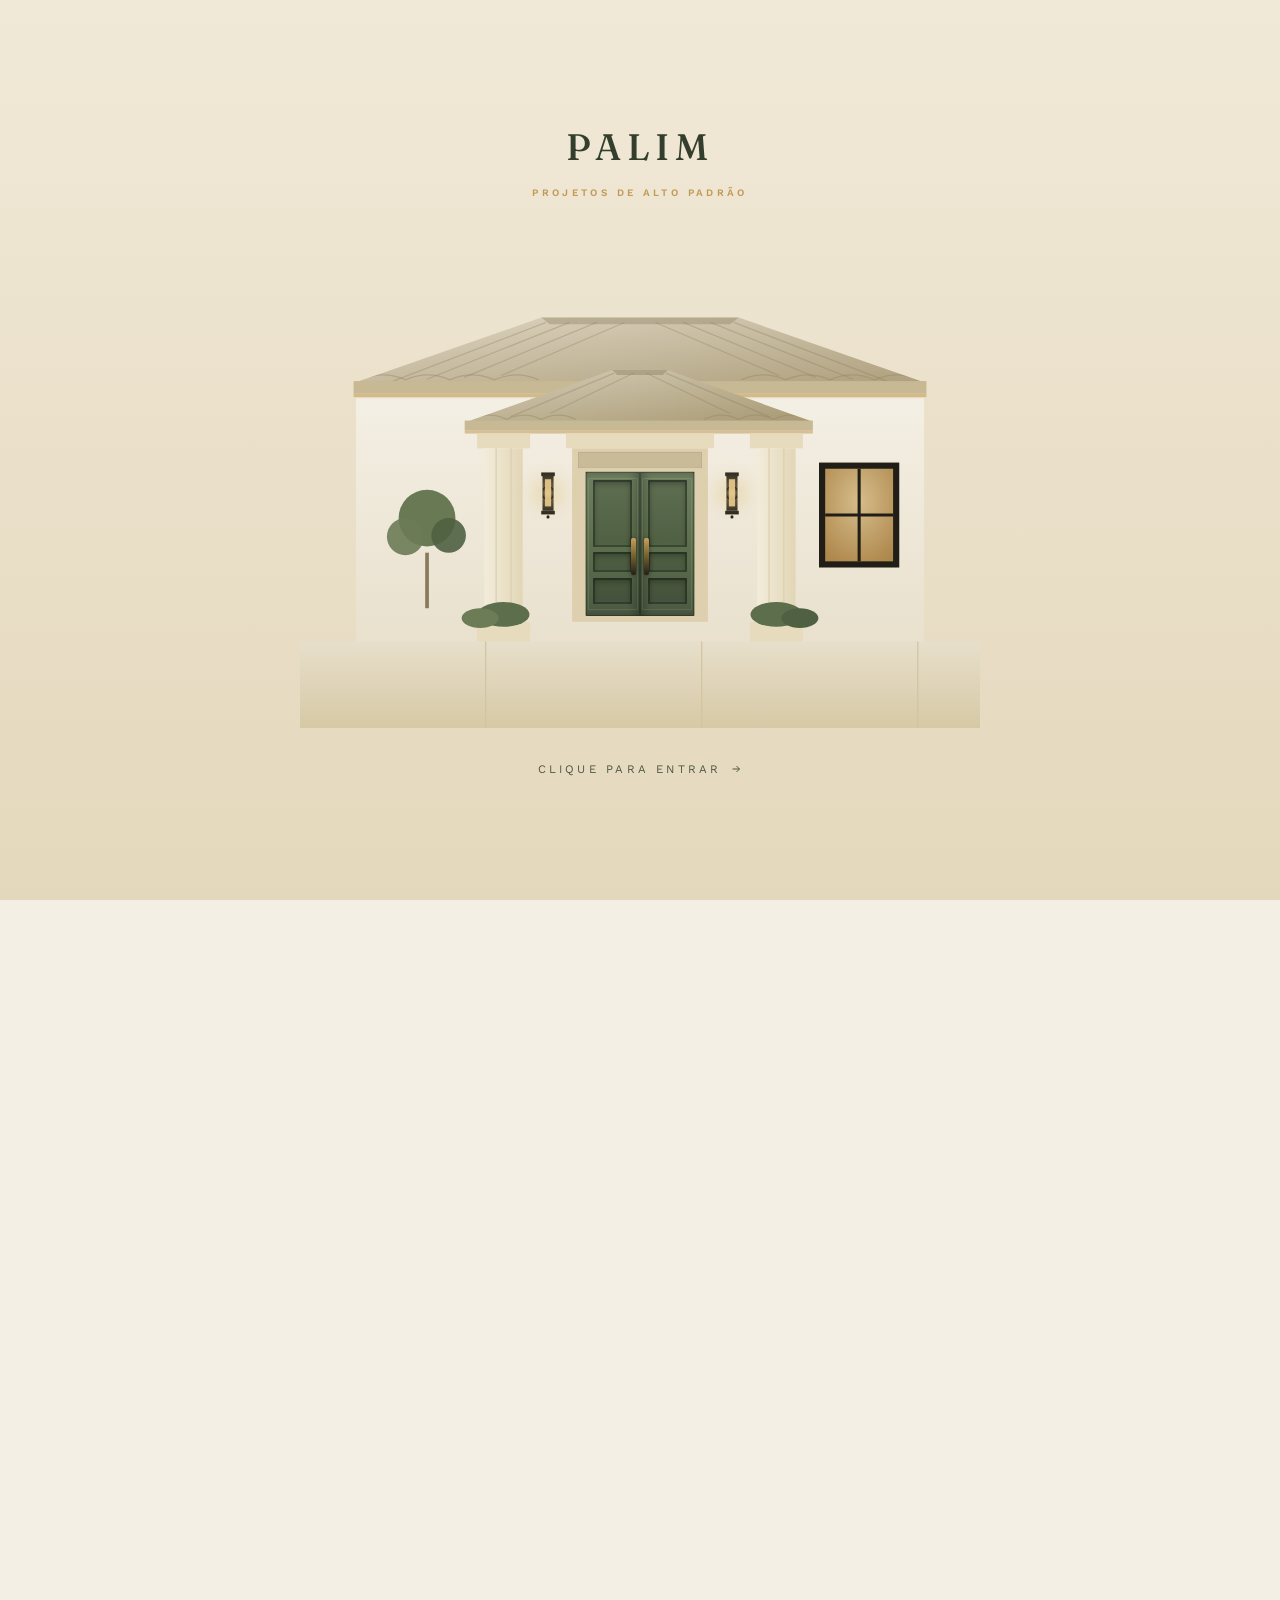
==== commit c793418f: "Update index.html" ====
--- a/index.html
+++ b/index.html
@@ -3,7 +3,7 @@
 <head>
 <meta charset="UTF-8">
 <meta name="viewport" content="width=device-width, initial-scale=1.0">
-<title>PALM — Projetos de Alto Padrão</title>
+<title>PALIM — Projetos de Alto Padrão</title>
 <meta name="description" content="PALM Projetos de Alto Padrão — escritório de arquitetura e projetos.">
 <link rel="preconnect" href="https://fonts.googleapis.com">
 <link rel="preconnect" href="https://fonts.gstatic.com" crossorigin>
@@ -16,7 +16,7 @@
        PORTA — TELA INICIAL / ANIMAÇÃO DE ABERTURA
        ========================================================= -->
   <div id="door-hero">
-    <div class="brand-mark">PALM<span>Projetos de Alto Padrão</span></div>
+    <div class="brand-mark">PALIM<span>Projetos de Alto Padrão</span></div>
 
     <div class="facade-wrap" id="door-frame">
       <!-- Ilustração da fachada, em tela cheia, com base nos 4 ângulos de referência enviados -->
